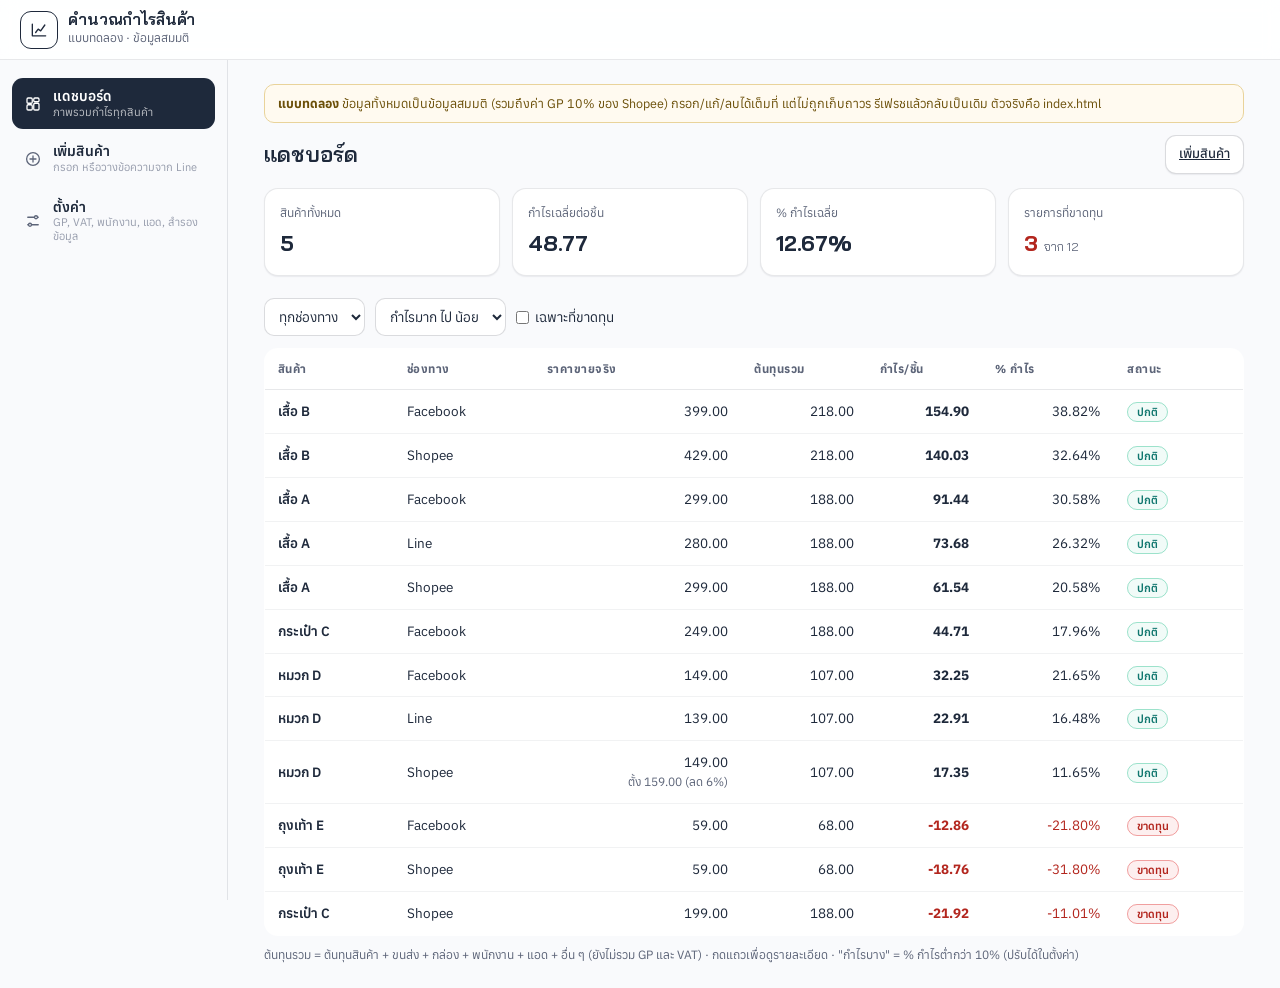
==== showcase.html @ d3c83baa "Publish profit calculator (static site) Co-Authored-By: Claude Sonnet 5.5 <noreply@anthropic.com>" ====
<!doctype html>
<html lang="th">
<head>
<meta charset="utf-8">
<meta name="viewport" content="width=device-width, initial-scale=1">
<title>คำนวณกำไรสินค้า (แบบทดลอง)</title>
<link rel="preconnect" href="https://fonts.googleapis.com">
<link href="https://fonts.googleapis.com/css2?family=Anuphan:wght@400;500;600&family=Bai+Jamjuree:wght@500;600;700&display=swap" rel="stylesheet">
<link rel="stylesheet" href="skin.css">
<link rel="stylesheet" href="app.css">
</head>
<body>
<!-- แบบทดลอง: แอปตัวจริง (calc.js / parse.js / store.js / app.js) ที่ใช้ข้อมูลสมมติในหน่วยความจำ ไม่แตะข้อมูลจริงของร้าน -->
<header class="top">
  <div class="brand" style="margin:0">
    <div class="mark"><svg viewBox="0 0 24 24" fill="none" stroke="currentColor" stroke-width="1.6" stroke-linecap="round" stroke-linejoin="round"><path d="M4 19V5M4 19h16M8 15l3-4 3 2 5-7"/></svg></div>
    <div><div class="disp" style="font-weight:600;font-size:16px;line-height:1.1">คำนวณกำไรสินค้า</div><div class="small muted">แบบทดลอง · ข้อมูลสมมติ</div></div>
  </div>
</header>
<div class="opshell">
  <nav class="opnav" id="nav"></nav>
  <main class="opmain" id="main"></main>
</div>
<div class="toast" id="toast"></div>

<script>
window.COSTCALC_DEMO = {
  version: 1,
  settings: { vatOn: true, monthlyUnits: 150, thinMargin: 10,
    staff: { amount: 5, mode: 'perUnit' }, ads: { amount: 20, mode: 'perUnit' }, other: { amount: 0, mode: 'perUnit' } },
  channels: [{ id: 'fb', name: 'Facebook', gp: 0 }, { id: 'sp', name: 'Shopee', gp: 10 }, { id: 'ln', name: 'Line', gp: 0 }],
  products: [
    { id: 'p1', name: 'เสื้อ A', cost: 120, shipping: 35, box: 8, prices: { fb: 299, sp: 299, ln: 280 } },
    { id: 'p2', name: 'เสื้อ B', cost: 150, shipping: 35, box: 8, prices: { fb: 399, sp: 429 } },
    { id: 'p3', name: 'กระเป๋า C', cost: 120, shipping: 35, box: 8, prices: { fb: 249, sp: 199 } },
    { id: 'p4', name: 'หมวก D', cost: 60, shipping: 25, box: 5, ads: 10, extras: [{ name: 'ค่าถุงซิป', amt: 2 }],
      prices: { fb: 149, sp: 159, ln: 139 }, actual: { sp: 149 }, note: 'ซัพ X สีดำ' },
    { id: 'p5', name: 'ถุงเท้า E', cost: 25, shipping: 15, box: 3, prices: { fb: 59, sp: 59 } }
  ]
};
</script>
<script src="calc.js"></script>
<script src="parse.js"></script>
<script src="store.js"></script>
<script src="app.js"></script>
</body>
</html>
---- skin.css ----
/* HomeOffice web app — chat-first · ลีนขาว (โทนเดียวกับ showcase) */
:root{
  --ink:30 41 59; --muted:92 100 120; --faint:150 156 172;
  --line:26 32 50; --surface:249 250 252; --card:255 255 255; --accent:71 85 105;
  --sh-sm:0 1px 2px rgb(26 32 50/.04),0 1px 1px rgb(26 32 50/.03);
  --sh-md:0 4px 14px -4px rgb(26 32 50/.09),0 2px 6px -2px rgb(26 32 50/.06);
}
*{box-sizing:border-box;margin:0;padding:0}
body{font-family:"Anuphan",system-ui,sans-serif;color:rgb(var(--ink));background:rgb(var(--surface));line-height:1.55;-webkit-font-smoothing:antialiased}
.disp{font-family:"Bai Jamjuree",sans-serif;letter-spacing:-.01em}
.num{font-variant-numeric:tabular-nums}
button,input,textarea,select{font-family:inherit}
.hidden{display:none!important}

/* auth */
.auth{min-height:100vh;display:grid;place-items:center;padding:24px;
  background-image:radial-gradient(1000px 400px at 85% -10%,rgb(37 99 235/.06),transparent 60%)}
.auth-card{width:100%;max-width:400px;background:rgb(var(--card));border:1px solid rgb(var(--line)/.1);border-radius:18px;box-shadow:var(--sh-md);padding:30px}
.brand{display:flex;align-items:center;gap:10px;margin-bottom:6px}
.mark{width:38px;height:38px;border:1.5px solid rgb(var(--ink));border-radius:11px;display:grid;place-items:center}
.tabs{display:flex;gap:6px;background:rgb(var(--line)/.04);padding:4px;border-radius:11px;margin:18px 0}
.tabs button{flex:1;border:none;background:transparent;padding:8px;border-radius:8px;font-size:14px;color:rgb(var(--muted));cursor:pointer}
.tabs button.on{background:rgb(var(--card));color:rgb(var(--ink));box-shadow:var(--sh-sm);font-weight:500}
label{display:block;font-size:12.5px;color:rgb(var(--muted));margin:12px 0 4px}
input,textarea{width:100%;border:1px solid rgb(var(--line)/.16);border-radius:10px;padding:10px 12px;font-size:14px;background:#fff;color:rgb(var(--ink))}
input:focus,textarea:focus{outline:none;border-color:rgb(var(--accent));box-shadow:0 0 0 3px rgb(37 99 235/.12)}
.btn{display:inline-flex;align-items:center;justify-content:center;gap:8px;border:1px solid rgb(var(--line)/.16);background:rgb(var(--card));color:rgb(var(--ink));padding:10px 16px;border-radius:11px;font-size:14px;font-weight:500;cursor:pointer;box-shadow:var(--sh-sm);transition:.15s}
.btn:hover{border-color:rgb(var(--ink)/.3)}
.btn-primary{display:inline-flex;align-items:center;justify-content:center;gap:8px;padding:11px 16px;border-radius:11px;font-size:14px;font-weight:500;cursor:pointer;box-shadow:var(--sh-sm);transition:.15s;background:rgb(var(--ink));color:#fff;border:1px solid rgb(var(--ink));width:100%;margin-top:18px}
.btn-primary:hover{background:rgb(var(--accent));border-color:rgb(var(--accent))}
.err{color:#b1453a;font-size:13px;margin-top:12px;min-height:18px}
.muted{color:rgb(var(--muted))}.small{font-size:12px}

/* app shell */
.app{display:grid;grid-template-columns:1fr 360px;grid-template-rows:auto 1fr;height:100vh}
.top{grid-column:1/-1;display:flex;align-items:center;gap:14px;padding:0 20px;height:60px;background:rgb(var(--card)/.85);backdrop-filter:blur(8px);border-bottom:1px solid rgb(var(--line)/.1)}
.top .sp{margin-left:auto}
.chip{display:inline-flex;align-items:center;gap:6px;font-size:12.5px;color:rgb(var(--muted));border:1px solid rgb(var(--line)/.14);padding:5px 11px;border-radius:9999px;background:rgb(var(--card))}
.icon-btn{width:38px;height:38px;border:1px solid rgb(var(--line)/.14);border-radius:10px;background:rgb(var(--card));cursor:pointer;display:grid;place-items:center;color:rgb(var(--ink))}

/* chat */
.chat{display:flex;flex-direction:column;min-height:0;border-right:1px solid rgb(var(--line)/.08)}
.thread{flex:1;overflow-y:auto;padding:24px;display:flex;flex-direction:column;gap:12px;max-width:760px;width:100%;margin:0 auto}
.bub{max-width:84%;padding:11px 15px;font-size:14.5px;border-radius:16px;white-space:pre-wrap}
.bub.u{align-self:flex-end;background:rgb(var(--ink));color:#fff;border-bottom-right-radius:6px}
.bub.a{align-self:flex-start;background:rgb(var(--card));border:1px solid rgb(var(--line)/.1);border-bottom-left-radius:6px;box-shadow:var(--sh-sm)}
.hello{text-align:center;color:rgb(var(--muted));margin:auto;max-width:420px}
.hello .ex{display:flex;flex-wrap:wrap;gap:8px;justify-content:center;margin-top:16px}
.hello .ex button{font-size:13px;border:1px solid rgb(var(--line)/.14);background:rgb(var(--card));padding:7px 13px;border-radius:9999px;cursor:pointer;color:rgb(var(--ink))}
.composer{padding:14px 24px 20px;border-top:1px solid rgb(var(--line)/.08)}
.composer form{max-width:760px;margin:0 auto;display:flex;gap:10px;align-items:flex-end;border:1.5px solid rgb(var(--line)/.14);border-radius:16px;background:#fff;padding:8px 8px 8px 14px;box-shadow:var(--sh-md)}
.composer form:focus-within{border-color:rgb(var(--accent));box-shadow:0 0 0 4px rgb(37 99 235/.1),var(--sh-md)}
.composer textarea{border:none;box-shadow:none;resize:none;flex:1;padding:6px 0;max-height:120px}
.composer textarea:focus{box-shadow:none}
.send{width:40px;height:40px;border-radius:11px;border:none;background:rgb(var(--ink));color:#fff;cursor:pointer;display:grid;place-items:center;flex-shrink:0}
.send:hover{background:rgb(var(--accent))}.send:disabled{opacity:.4;cursor:default}

/* panels */
.side{overflow-y:auto;padding:18px;display:flex;flex-direction:column;gap:14px;background:rgb(var(--surface))}
.card{background:rgb(var(--card));border:1px solid rgb(var(--line)/.1);border-radius:14px;box-shadow:var(--sh-sm);padding:16px}
.card h3{font-size:13px;color:rgb(var(--muted));font-weight:600;display:flex;align-items:center;gap:7px;margin-bottom:12px}
.kpi{display:flex;justify-content:space-between;align-items:baseline;padding:7px 0;border-top:1px solid rgb(var(--line)/.06)}
.kpi:first-of-type{border-top:none}
.kpi b{font-family:"Bai Jamjuree";font-weight:600}
.zone{font-size:11px;font-weight:600;padding:2px 9px;border-radius:9999px;border:1px solid;white-space:nowrap}
.zone.safe{color:#0f766e;border-color:rgb(16 185 129/.38);background:rgb(16 185 129/.06)}
.zone.warn{color:#92660b;border-color:rgb(234 179 8/.4);background:rgb(234 179 8/.07)}
.zone.info{color:#1e5fa8;border-color:rgb(59 130 246/.4);background:rgb(59 130 246/.07)}
.zone.gray{color:rgb(var(--muted));border-color:rgb(var(--line)/.2);background:rgb(var(--line)/.04)}
.zone.danger{color:#b3261e;border-color:rgb(220 38 38/.4);background:rgb(220 38 38/.07)}
.dstat{flex:1;min-width:120px;background:rgb(var(--card));border:1px solid rgb(var(--line)/.1);border-radius:12px;padding:12px 14px;box-shadow:var(--sh-sm)}
.dstat-n{font-family:"Bai Jamjuree";font-size:22px;font-weight:600;color:rgb(var(--ink))}
.dstat-l{font-size:12px;color:rgb(var(--muted));margin-top:2px}
.appr{border-top:1px solid rgb(var(--line)/.06);padding:11px 0}
.appr:first-of-type{border-top:none}
.appr .row{display:flex;gap:6px;margin-top:8px}
.appr .row button{flex:1;font-size:12.5px;padding:6px;border-radius:8px;border:1px solid rgb(var(--line)/.14);background:#fff;cursor:pointer}
.appr .row .ok{background:rgb(var(--ink));color:#fff;border-color:rgb(var(--ink))}
.empty{font-size:13px;color:rgb(var(--faint));text-align:center;padding:8px}

.toast{position:fixed;left:50%;bottom:24px;transform:translateX(-50%) translateY(12px);background:rgb(var(--ink));color:#fff;font-size:14px;padding:11px 18px;border-radius:12px;opacity:0;pointer-events:none;transition:.25s;z-index:90;box-shadow:0 10px 30px rgb(26 32 50/.22)}
.toast.show{opacity:1;transform:translateX(-50%) translateY(0)}
@media(max-width:860px){.app{grid-template-columns:1fr}.side{display:none}}

/* operator dashboard */
.dash{max-width:1100px;margin:0 auto;padding:24px}
/* shell: sidebar เมนู + เนื้อหา */
.opshell{display:grid;grid-template-columns:228px 1fr;align-items:start;max-width:1760px;margin:0;width:100%}
.opnav{position:sticky;top:60px;align-self:start;padding:18px 12px;display:flex;flex-direction:column;gap:4px;border-right:1px solid rgb(var(--line)/.1);height:calc(100vh - 60px);overflow-y:auto}
.opnav-item{display:flex;align-items:center;gap:11px;width:100%;text-align:left;border:none;background:transparent;padding:10px 12px;border-radius:11px;cursor:pointer;color:rgb(var(--muted));transition:.12s;text-decoration:none}
.opnav-item span{display:flex;flex-direction:column;line-height:1.25;min-width:0}
.opnav-item b{font-size:14px;font-weight:600;color:rgb(var(--ink))}
.opnav-item small{font-size:11px;color:rgb(var(--faint))}
.opnav-item:hover{background:rgb(var(--line)/.05)}
.opnav-item.on{background:rgb(var(--ink));}
.opnav-item.on b,.opnav-item.on small,.opnav-item.on i{color:#fff}
.opnav-item.on small{opacity:.7}
.opmain{padding:24px 36px;min-width:0;max-width:100%}
.opmain .sec-h:first-child{margin-top:4px}
.ca-row[data-rgo]:hover{background:rgb(var(--line)/.05)}
.hint{font-size:12.5px;color:rgb(var(--muted));background:rgb(var(--line)/.04);border:1px solid rgb(var(--line)/.08);border-radius:10px;padding:9px 13px;margin-bottom:12px}
@media(max-width:760px){
  .opshell{grid-template-columns:1fr}
  .opnav{position:static;flex-direction:row;flex-wrap:wrap;height:auto;border-right:none;border-bottom:1px solid rgb(var(--line)/.1);padding:10px}
  .opnav-item{width:auto;flex:1;min-width:120px;justify-content:center}
  .opnav-item small{display:none}
  .opmain{padding:18px 24px}
  /* มือถือ: ตารางกว้างเกินจอ → เลื่อนแนวนอนแทนล้น (ครอบทุก .tbl ทั้งระบบ — งานวันนี้/รายชื่อ/รายงาน) */
  table.tbl{display:block;overflow-x:auto;-webkit-overflow-scrolling:touch;white-space:nowrap}
}
.cards{display:grid;grid-template-columns:repeat(auto-fit,minmax(150px,1fr));gap:12px;margin-bottom:22px}
.stat{background:rgb(var(--card));border:1px solid rgb(var(--line)/.1);border-radius:14px;padding:15px;box-shadow:var(--sh-sm)}
.stat .t{font-size:12px;color:rgb(var(--muted))}
.stat .v{font-family:"Bai Jamjuree";font-weight:700;font-size:22px;margin-top:4px}
table.tbl{width:100%;border-collapse:collapse;font-size:13.5px;background:rgb(var(--card));border:1px solid rgb(var(--line)/.1);border-radius:14px;overflow:hidden}
table.tbl th{text-align:left;font-size:11.5px;text-transform:uppercase;letter-spacing:.04em;color:rgb(var(--muted));padding:11px 13px;border-bottom:1px solid rgb(var(--line)/.1)}
table.tbl td{padding:11px 13px;border-bottom:1px solid rgb(var(--line)/.06)}
table.tbl tr:last-child td{border-bottom:none}
.mini{font-size:12px;padding:5px 11px;border-radius:8px;border:1px solid rgb(var(--line)/.16);background:#fff;cursor:pointer;color:rgb(var(--ink))}
.mini:hover{border-color:rgb(var(--ink)/.3)}
.sec-h{font-family:"Bai Jamjuree";font-weight:600;font-size:16px;margin:24px 0 10px}
/* ปุ่ม mini ในตารางไม่ตัดบรรทัด */
.tbl .mini{white-space:nowrap}
/* ตารางผู้เข้าอบรม — ปุ่มขนาดเท่า ๆ กัน (กว้างขั้นต่ำ + จัดกลาง) */
#wsBody .mini{min-width:68px;text-align:center;box-sizing:border-box}
#wsBody td>div{align-items:center}
/* เมนู "จัดการ" แบบ dropdown ลอยบน body */
.rowmenu-btn{white-space:nowrap}
.rowmenu-pop{position:fixed;z-index:1000;background:#fff;border:1px solid rgb(var(--line)/.14);border-radius:11px;box-shadow:0 16px 36px -10px rgb(26 32 50/.3);padding:6px;min-width:184px;display:flex;flex-direction:column;gap:2px}
.rowmenu-pop .rmi{display:block;width:100%;text-align:left;padding:9px 13px;border:0;background:none;border-radius:8px;font-size:14px;cursor:pointer;color:rgb(var(--ink));white-space:nowrap}
.rowmenu-pop .rmi:hover{background:rgb(109 40 217/.08)}
.rowmenu-pop .rmi.danger{color:#dc2626}
.rowmenu-pop .rmi.danger:hover{background:#fef2f2}
.rowmenu-pop .rmi-h{font-size:10.5px;font-weight:700;text-transform:uppercase;letter-spacing:.04em;color:rgb(var(--faint));padding:6px 13px 4px}
.rowmenu-pop .rmi-h2{border-top:1px solid rgb(var(--line)/.1);margin-top:4px;padding-top:8px}
/* ── มือถือ: ตารางผู้เข้าอบรม → การ์ดต่อคน (อ่าน/กดง่าย) ── */
@media(max-width:640px){
  #wsBody{overflow-x:visible}
  #wsBody table.tbl{min-width:0!important;width:100%;border:0}
  #wsBody thead{display:none}
  #wsBody tbody tr{display:block;border:1px solid rgb(var(--line)/.16);border-radius:12px;padding:9px 12px;margin-bottom:10px;background:#fff;box-shadow:var(--sh-sm)}
  #wsBody td{display:flex;justify-content:space-between;align-items:center;gap:12px;border:0!important;padding:5px 0!important;white-space:normal!important;text-align:right}
  #wsBody td::before{content:attr(data-label);font-size:12.5px;color:rgb(var(--muted));font-weight:600;flex:none;text-align:left}
  #wsBody td[data-label="ผู้เข้าอบรม"]{justify-content:flex-start;font-size:15.5px;border-bottom:1px solid rgb(var(--line)/.1)!important;padding-bottom:8px!important;margin-bottom:4px}
  #wsBody td[data-label="ผู้เข้าอบรม"]::before{display:none}
  #wsBody .mini{min-width:0}
  /* ลดขอบจอตารางอื่น */
  .tbl th,.tbl td{padding-left:8px;padding-right:8px}
}

/* ตรวจข้อมูลใบกำกับภาษี (firmTaxVerify) */
.tvStrip{display:grid;grid-template-columns:repeat(auto-fit,minmax(150px,1fr));gap:10px}
.tvStat{background:#fff;border:1px solid rgb(var(--line)/.10);border-radius:12px;padding:12px 14px;display:flex;flex-direction:column;gap:1px;cursor:pointer;transition:border-color .14s}
.tvStat:hover{border-color:rgb(var(--line)/.28)}
.tvStat b{font-family:"Bai Jamjuree";font-size:24px;font-weight:600;font-variant-numeric:tabular-nums;line-height:1.2}
.tvStat span{font-size:12.5px;color:#90909b}
.tvItem{border:1px solid rgb(var(--line)/.10);border-radius:12px;background:#fff;margin-bottom:8px;overflow:hidden}
.tvHead{display:grid;grid-template-columns:18px 1fr 150px 190px 110px;gap:12px;align-items:center;padding:12px 15px;cursor:pointer}
.tvChk{width:16px;height:16px;cursor:pointer;accent-color:#e1568f}
.tvSelAll{display:flex;align-items:center;gap:8px;padding:6px 2px 10px;cursor:pointer}
.tvSelAll input{width:16px;height:16px;accent-color:#e1568f;cursor:pointer}
/* แถบสั่งงานหลายรายการ — เกาะบนสุดของลิสต์เวลาเลื่อน */
.tvBulk{position:sticky;top:8px;z-index:5;display:flex;flex-wrap:wrap;gap:8px;align-items:center;
  background:#fdf2f7;border:1px solid rgb(225 86 143/.32);border-radius:10px;padding:9px 13px;margin-bottom:10px;
  box-shadow:0 4px 14px -6px rgb(26 32 50/.18)}
.tvBulk b{margin-right:4px;font-size:13.5px}
.tvBulk .mini[disabled]{opacity:.45;cursor:not-allowed}
.tvHead:hover{background:rgb(var(--line)/.03)}
.tvDet{padding:0 15px 15px;border-top:1px solid rgb(var(--line)/.07)}
.tvCols{display:grid;grid-template-columns:1fr 1fr;gap:12px;margin-top:13px}
.tvCol{border:1px solid rgb(var(--line)/.10);border-radius:10px;padding:12px 14px;font-size:13.5px}
.tvCol h4{margin:0;font-size:11px;letter-spacing:.07em;text-transform:uppercase;color:#90909b;font-weight:600}
.tvVerdict{margin-top:11px;font-size:13px;line-height:1.55;padding:10px 12px;border-radius:9px;background:rgb(var(--line)/.035);border:1px solid rgb(var(--line)/.08)}
.tvVerdict.tvOk{background:#f0fdf4;border-color:#86efac}
@media(max-width:820px){.tvHead{grid-template-columns:1fr;gap:5px}.tvCols{grid-template-columns:1fr}}

/* ✓ verified หน้าชื่อลูกค้า — วงกลมเขียวเล็ก บอกว่าตรงกับทะเบียนราชการ */
.tvTick{display:inline-flex;align-items:center;justify-content:center;width:15px;height:15px;border-radius:99px;
  background:#16985f;color:#fff;font-size:9.5px;font-weight:700;line-height:1;margin-right:5px;vertical-align:1px;
  flex:none;cursor:default;user-select:none}

/* การ์ดสรุปในหน้าตรวจสอบชื่อนิติบุคคล — แถบสีซ้ายบอกความเร่งด่วน */
.tvStat{border-left:3px solid transparent}
.tvStat.tvBad{border-left-color:#dc2626}
.tvStat.tvWarn{border-left-color:#eab308}
.tvStat.tvOkS{border-left-color:#16985f}
.tvStat.tvBad b{color:#b3261e}

/* ตารางลูกค้าทั้งหมด — กันหัวคอลัมน์/สถานะสั้น ๆ ตกบรรทัด (ตารางเลื่อนแนวนอนได้อยู่แล้ว) */
.fbTbl th{white-space:nowrap}
.fbTbl td:nth-child(4),.fbTbl td:nth-child(7){white-space:nowrap}
---- app.css ----
/* app.css - ส่วนเสริมของ skin.css (house-style) สำหรับหน้าเครื่องมือคำนวณกำไร */
body{min-height:100vh}
.top{position:sticky;top:0;z-index:20}
.top .mark svg{width:20px;height:20px}
.opnav-item i{display:grid;place-items:center;color:rgb(var(--muted))}
.opnav-item i svg{width:18px;height:18px}
.opmain{max-width:1100px}
.r{text-align:right}
.neg{color:#b3261e}
.pos{color:#0f766e}
.pagehead{display:flex;align-items:center;gap:12px;flex-wrap:wrap;margin:4px 0 14px}
.pagehead h1{font-family:"Bai Jamjuree";font-size:22px;font-weight:600}
.pagehead .sp{margin-left:auto;display:flex;gap:8px;flex-wrap:wrap}
.back{border:none;background:none;color:rgb(var(--muted));cursor:pointer;font-size:13.5px;padding:4px 0;display:inline-flex;gap:6px;align-items:center;text-decoration:none}
.back:hover{color:rgb(var(--ink))}
.filters{display:flex;gap:10px;flex-wrap:wrap;align-items:center;margin-bottom:12px}
.filters select{border:1px solid rgb(var(--line)/.16);border-radius:10px;padding:8px 10px;font-size:13.5px;background:#fff;color:rgb(var(--ink))}
.filters label.ck,label.ck{display:inline-flex;align-items:center;gap:6px;margin:0;font-size:13.5px;color:rgb(var(--ink))}
.filters label.ck input,label.ck input{width:auto}
tbody tr[data-go]{cursor:pointer}
tbody tr[data-go]:hover td{background:rgb(var(--line)/.035)}
td a.plink{color:rgb(var(--ink));font-weight:600;text-decoration:none}
td a.plink:hover{text-decoration:underline}
.grid2{display:grid;grid-template-columns:1fr 1fr;gap:18px;align-items:start}
.field-row{display:grid;grid-template-columns:1fr 1fr;gap:12px}
.field-row.three{grid-template-columns:repeat(3,1fr)}
.miss{border-color:#d9a21b!important;background:#fffaf0}
.fe{color:#b3261e;font-size:12px;min-height:16px;margin-top:3px}
.fn{color:#92660b;font-size:12px;margin-top:3px}
input.bad{border-color:#b3261e;background:#fff7f6}
.btn-row{display:flex;gap:10px;flex-wrap:wrap;margin-top:16px}
.btn-row .btn-primary{width:auto;margin-top:0}
.btn-sm{padding:8px 13px;font-size:13px}
.btn-danger{color:#b3261e}
.imgbox{border:1.5px dashed rgb(var(--line)/.2);border-radius:12px;padding:14px;text-align:center;color:rgb(var(--muted));font-size:13px;margin-top:6px}
.imgbox img{max-width:100%;max-height:260px;border-radius:8px;display:block;margin:8px auto 0}
.imgbox input{border:none;padding:0}
.res{border-top:1px solid rgb(var(--line)/.07);padding:12px 0}
.res:first-of-type{border-top:none}
.res .h{display:flex;justify-content:space-between;align-items:center;gap:8px;font-weight:600;font-size:14px}
.res .big{font-family:"Bai Jamjuree";font-size:24px;font-weight:700;margin-top:4px}
.res .sub{font-size:12.5px;color:rgb(var(--muted));margin-top:2px}
.tabs2{display:flex;gap:6px;margin:6px 0 14px;flex-wrap:wrap}
.tabs2 a{border:1px solid rgb(var(--line)/.14);background:#fff;border-radius:9999px;padding:6px 14px;font-size:13.5px;cursor:pointer;color:rgb(var(--muted));text-decoration:none}
.tabs2 a.on{background:rgb(var(--ink));color:#fff;border-color:rgb(var(--ink))}
.bk{display:grid;grid-template-columns:170px 1fr 90px 60px;gap:10px;align-items:center;padding:7px 0;border-top:1px solid rgb(var(--line)/.06);font-size:13.5px}
.bk:first-of-type{border-top:none}
.bk .bar{height:9px;border-radius:9999px;background:rgb(var(--line)/.06);overflow:hidden}
.bk .bar span{display:block;height:100%;background:rgb(var(--accent)/.55);border-radius:9999px}
.bk.profit .bar span{background:#16985f}
.bk.loss .bar span{background:#dc2626}
.bk.total{font-weight:600}
.bk .pct{color:rgb(var(--muted));font-size:12.5px}
.kv{display:grid;grid-template-columns:repeat(auto-fit,minmax(130px,1fr));gap:10px}
.kv div{background:rgb(var(--line)/.035);border-radius:10px;padding:9px 12px;font-size:12.5px;color:rgb(var(--muted))}
.kv b{display:block;font-family:"Bai Jamjuree";font-size:17px;color:rgb(var(--ink));font-weight:600}
.chrow{display:grid;grid-template-columns:1fr 130px auto;gap:10px;align-items:start;padding:8px 0;border-top:1px solid rgb(var(--line)/.06)}
.chrow:first-of-type{border-top:none}
.unit{position:relative}
.unit input{padding-right:30px}
.unit span{position:absolute;right:11px;top:10px;color:rgb(var(--muted));font-size:14px}
.setrow{display:grid;grid-template-columns:1fr 130px 150px;gap:10px;align-items:start;padding:8px 0;border-top:1px solid rgb(var(--line)/.06)}
.setrow:first-of-type{border-top:none}
.setrow .lab{padding-top:10px}
.setrow select{border:1px solid rgb(var(--line)/.16);border-radius:10px;padding:10px;font-size:14px;background:#fff;color:rgb(var(--ink));width:100%}
.exrow{display:grid;grid-template-columns:1fr 130px auto;gap:10px;align-items:start;margin-top:8px}
.savebar{display:flex;align-items:center;gap:12px;flex-wrap:wrap;margin-top:18px;position:sticky;bottom:0;background:rgb(var(--surface));padding:12px 0}
.savebar .btn-primary{width:auto;margin-top:0;padding:11px 26px}
.dirty{font-size:13px;color:#92660b}
.saved{font-size:13px;color:#0f766e}
.warn{background:#fffaf0;border-color:#e9d39a;color:#6b4f08}
.bad-box{background:#fff7f6;border-color:#e8b4ae;color:#8a2a21}
.pastemsg{font-size:12.5px;margin-top:8px;line-height:1.6}
.steps{margin:6px 0 0 18px;font-size:14px;line-height:1.9}
.empty-big{text-align:center;padding:28px 12px}
.empty-big p{margin:6px 0 14px;color:rgb(var(--muted));font-size:14px}
.empty-big .btn-primary{width:auto;margin:0 4px}
.card.sticky{position:sticky;top:76px}
@media(max-width:900px){.grid2{grid-template-columns:1fr}.card.sticky{position:static}}
@media(max-width:560px){
  .opmain{padding:16px}
  .field-row.three{grid-template-columns:1fr}
  .bk{grid-template-columns:120px 1fr 76px}
  .bk .pct{display:none}
  .chrow,.exrow{grid-template-columns:1fr 100px auto}
  .setrow{grid-template-columns:1fr 1fr}
  .setrow .lab{grid-column:1/-1;padding-top:0}
  .top .chip{display:none}
  .hm{display:none}
  table.tbl{font-size:12.5px}
  .tbl th,.tbl td{padding:9px 6px!important}
  .tbl .zone{font-size:10.5px;padding:2px 7px}
}
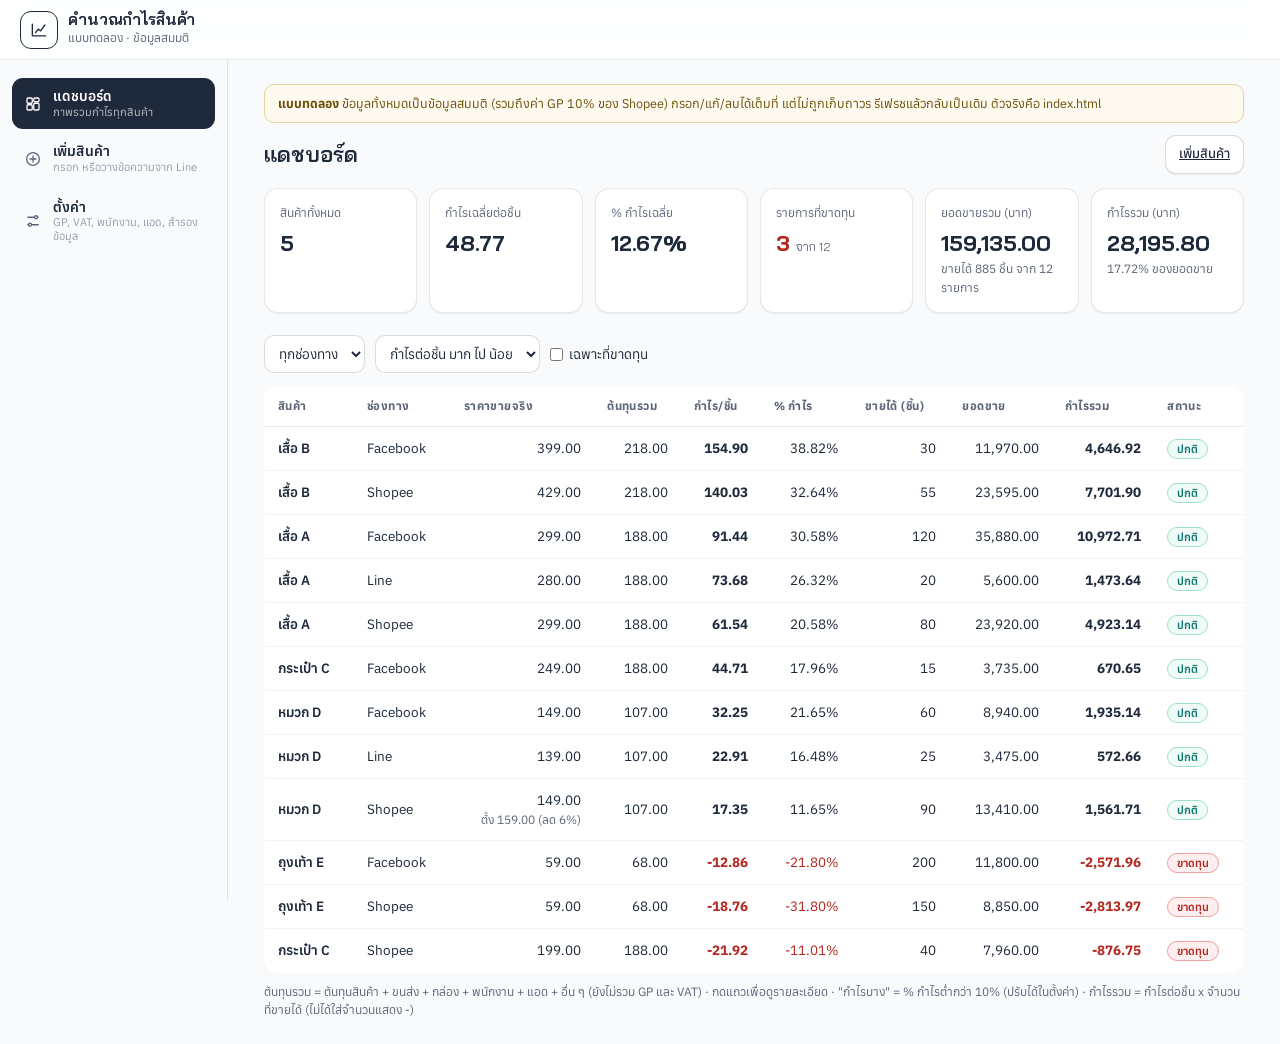
==== commit 59c61181: "Add units-sold field with total sales/profit; improve Line text parser - sold per channel -> revenue" ====
--- a/showcase.html
+++ b/showcase.html
@@ -30,12 +30,12 @@
     staff: { amount: 5, mode: 'perUnit' }, ads: { amount: 20, mode: 'perUnit' }, other: { amount: 0, mode: 'perUnit' } },
   channels: [{ id: 'fb', name: 'Facebook', gp: 0 }, { id: 'sp', name: 'Shopee', gp: 10 }, { id: 'ln', name: 'Line', gp: 0 }],
   products: [
-    { id: 'p1', name: 'เสื้อ A', cost: 120, shipping: 35, box: 8, prices: { fb: 299, sp: 299, ln: 280 } },
-    { id: 'p2', name: 'เสื้อ B', cost: 150, shipping: 35, box: 8, prices: { fb: 399, sp: 429 } },
-    { id: 'p3', name: 'กระเป๋า C', cost: 120, shipping: 35, box: 8, prices: { fb: 249, sp: 199 } },
+    { id: 'p1', name: 'เสื้อ A', cost: 120, shipping: 35, box: 8, prices: { fb: 299, sp: 299, ln: 280 }, sold: { fb: 120, sp: 80, ln: 20 } },
+    { id: 'p2', name: 'เสื้อ B', cost: 150, shipping: 35, box: 8, prices: { fb: 399, sp: 429 }, sold: { fb: 30, sp: 55 } },
+    { id: 'p3', name: 'กระเป๋า C', cost: 120, shipping: 35, box: 8, prices: { fb: 249, sp: 199 }, sold: { fb: 15, sp: 40 } },
     { id: 'p4', name: 'หมวก D', cost: 60, shipping: 25, box: 5, ads: 10, extras: [{ name: 'ค่าถุงซิป', amt: 2 }],
-      prices: { fb: 149, sp: 159, ln: 139 }, actual: { sp: 149 }, note: 'ซัพ X สีดำ' },
-    { id: 'p5', name: 'ถุงเท้า E', cost: 25, shipping: 15, box: 3, prices: { fb: 59, sp: 59 } }
+      prices: { fb: 149, sp: 159, ln: 139 }, actual: { sp: 149 }, sold: { fb: 60, sp: 90, ln: 25 }, note: 'ซัพ X สีดำ' },
+    { id: 'p5', name: 'ถุงเท้า E', cost: 25, shipping: 15, box: 3, prices: { fb: 59, sp: 59 }, sold: { fb: 200, sp: 150 } }
   ]
 };
 </script>
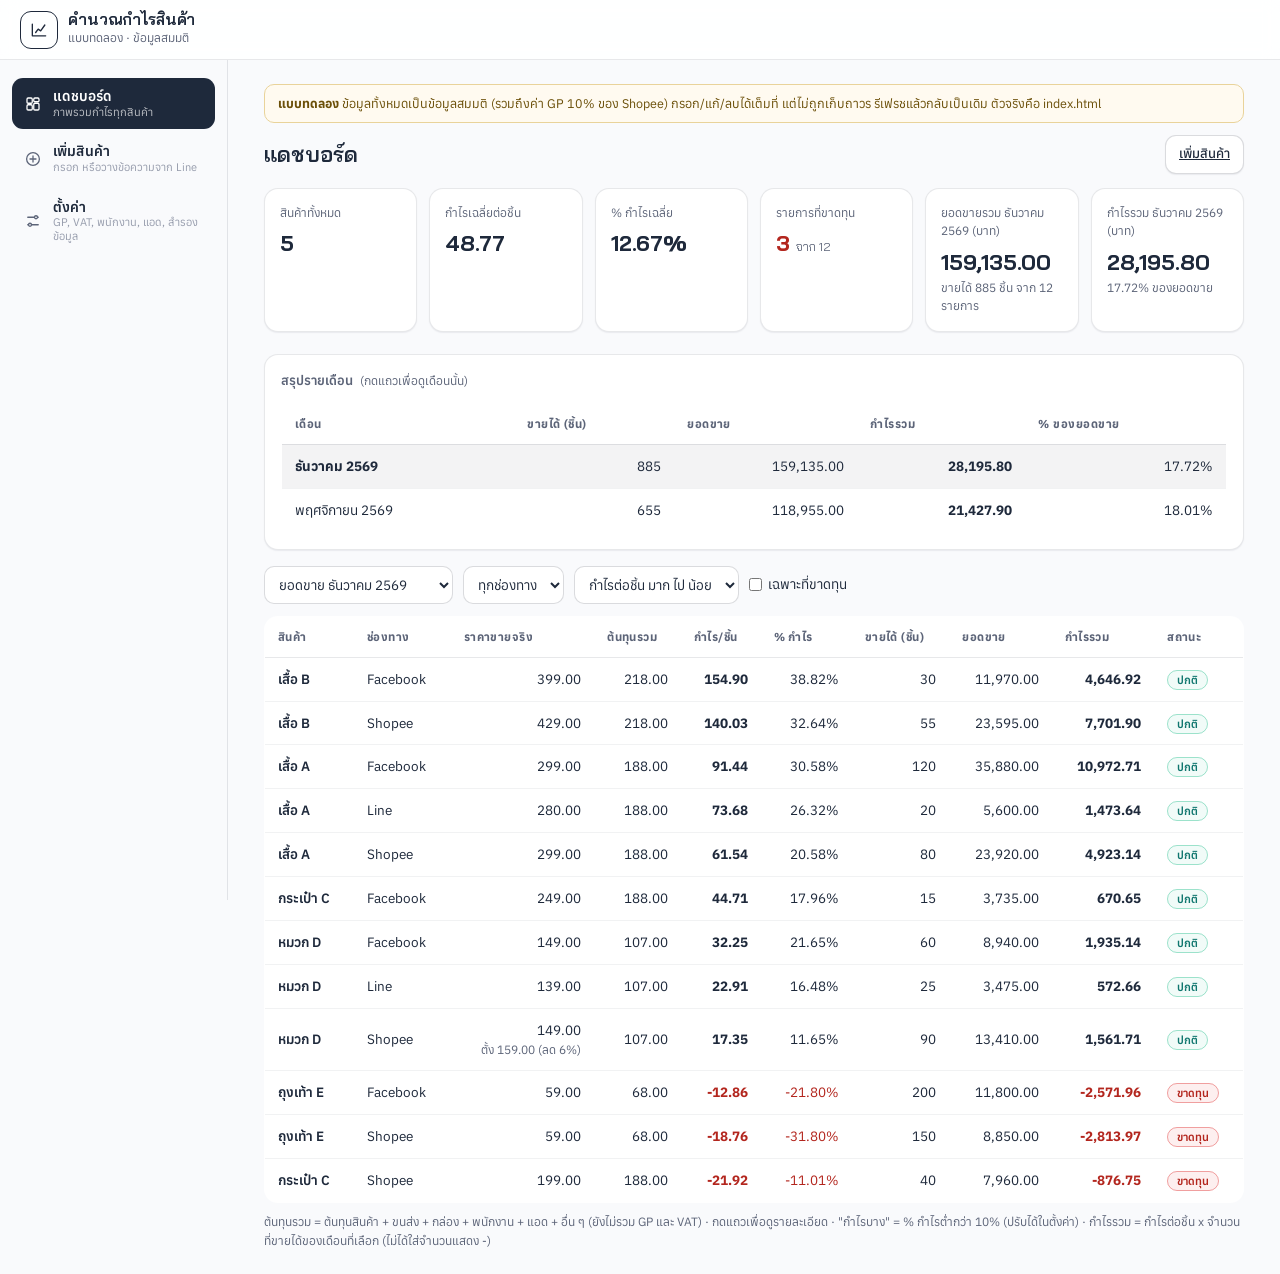
==== commit ab483f50: "Monthly sales: units sold per month, month selector, monthly summary, legacy data migration Co-Autho" ====
--- a/showcase.html
+++ b/showcase.html
@@ -24,18 +24,20 @@
 <div class="toast" id="toast"></div>
 
 <script>
+function ym(d) { var t = new Date(); t.setDate(1); t.setMonth(t.getMonth() + d); return t.getFullYear() + '-' + ('0' + (t.getMonth() + 1)).slice(-2); }
+var M0 = ym(0), M1 = ym(-1); // เดือนนี้ และเดือนก่อน (ข้อมูลสมมติ)
 window.COSTCALC_DEMO = {
   version: 1,
   settings: { vatOn: true, monthlyUnits: 150, thinMargin: 10,
     staff: { amount: 5, mode: 'perUnit' }, ads: { amount: 20, mode: 'perUnit' }, other: { amount: 0, mode: 'perUnit' } },
   channels: [{ id: 'fb', name: 'Facebook', gp: 0 }, { id: 'sp', name: 'Shopee', gp: 10 }, { id: 'ln', name: 'Line', gp: 0 }],
   products: [
-    { id: 'p1', name: 'เสื้อ A', cost: 120, shipping: 35, box: 8, prices: { fb: 299, sp: 299, ln: 280 }, sold: { fb: 120, sp: 80, ln: 20 } },
-    { id: 'p2', name: 'เสื้อ B', cost: 150, shipping: 35, box: 8, prices: { fb: 399, sp: 429 }, sold: { fb: 30, sp: 55 } },
-    { id: 'p3', name: 'กระเป๋า C', cost: 120, shipping: 35, box: 8, prices: { fb: 249, sp: 199 }, sold: { fb: 15, sp: 40 } },
+    { id: 'p1', name: 'เสื้อ A', cost: 120, shipping: 35, box: 8, prices: { fb: 299, sp: 299, ln: 280 }, sold: { [M0]: { fb: 120, sp: 80, ln: 20 }, [M1]: { fb: 100, sp: 60, ln: 10 } } },
+    { id: 'p2', name: 'เสื้อ B', cost: 150, shipping: 35, box: 8, prices: { fb: 399, sp: 429 }, sold: { [M0]: { fb: 30, sp: 55 }, [M1]: { fb: 20, sp: 40 } } },
+    { id: 'p3', name: 'กระเป๋า C', cost: 120, shipping: 35, box: 8, prices: { fb: 249, sp: 199 }, sold: { [M0]: { fb: 15, sp: 40 }, [M1]: { fb: 10, sp: 30 } } },
     { id: 'p4', name: 'หมวก D', cost: 60, shipping: 25, box: 5, ads: 10, extras: [{ name: 'ค่าถุงซิป', amt: 2 }],
-      prices: { fb: 149, sp: 159, ln: 139 }, actual: { sp: 149 }, sold: { fb: 60, sp: 90, ln: 25 }, note: 'ซัพ X สีดำ' },
-    { id: 'p5', name: 'ถุงเท้า E', cost: 25, shipping: 15, box: 3, prices: { fb: 59, sp: 59 }, sold: { fb: 200, sp: 150 } }
+      prices: { fb: 149, sp: 159, ln: 139 }, actual: { sp: 149 }, sold: { [M0]: { fb: 60, sp: 90, ln: 25 }, [M1]: { fb: 50, sp: 70, ln: 15 } }, note: 'ซัพ X สีดำ' },
+    { id: 'p5', name: 'ถุงเท้า E', cost: 25, shipping: 15, box: 3, prices: { fb: 59, sp: 59 }, sold: { [M0]: { fb: 200, sp: 150 }, [M1]: { fb: 150, sp: 100 } } }
   ]
 };
 </script>
--- a/app.css
+++ b/app.css
@@ -14,11 +14,12 @@
 .back{border:none;background:none;color:rgb(var(--muted));cursor:pointer;font-size:13.5px;padding:4px 0;display:inline-flex;gap:6px;align-items:center;text-decoration:none}
 .back:hover{color:rgb(var(--ink))}
 .filters{display:flex;gap:10px;flex-wrap:wrap;align-items:center;margin-bottom:12px}
+.psel{border:1px solid rgb(var(--line)/.16);border-radius:10px;padding:8px 10px;font-size:13.5px;background:#fff;color:rgb(var(--ink));max-width:100%}
 .filters select{border:1px solid rgb(var(--line)/.16);border-radius:10px;padding:8px 10px;font-size:13.5px;background:#fff;color:rgb(var(--ink))}
 .filters label.ck,label.ck{display:inline-flex;align-items:center;gap:6px;margin:0;font-size:13.5px;color:rgb(var(--ink))}
 .filters label.ck input,label.ck input{width:auto}
-tbody tr[data-go]{cursor:pointer}
-tbody tr[data-go]:hover td{background:rgb(var(--line)/.035)}
+tbody tr[data-go],tbody tr[data-pgo]{cursor:pointer}
+tbody tr[data-go]:hover td,tbody tr[data-pgo]:hover td{background:rgb(var(--line)/.035)}
 td a.plink{color:rgb(var(--ink));font-weight:600;text-decoration:none}
 td a.plink:hover{text-decoration:underline}
 .grid2{display:grid;grid-template-columns:1fr 1fr;gap:18px;align-items:start}
@@ -76,6 +77,15 @@
 .empty-big p{margin:6px 0 14px;color:rgb(var(--muted));font-size:14px}
 .empty-big .btn-primary{width:auto;margin:0 4px}
 .card.sticky{position:sticky;top:76px}
+/* ผลลัพธ์สดแบบรายการแนวตั้ง */
+.lvt{font-size:12px;font-weight:600;color:rgb(var(--muted));margin:12px 0 2px}
+.lv{display:flex;justify-content:space-between;align-items:baseline;gap:12px;padding:4px 0;font-size:13.5px}
+.lv small{display:block;color:rgb(var(--muted));font-size:11.5px;font-weight:400}
+.lv .num{text-align:right;white-space:nowrap}
+.lv.total{border-top:1px solid rgb(var(--line)/.12);margin-top:4px;padding-top:8px;font-size:15px}
+.lv.total b{font-family:"Bai Jamjuree";font-size:18px}
+.res .sub{margin-top:6px}
+.lwarn{background:#fff7f6;border:1px solid #e8b4ae;color:#8a2a21;border-radius:10px;padding:9px 12px;font-size:13px;margin-top:10px;line-height:1.55}
 @media(max-width:900px){.grid2{grid-template-columns:1fr}.card.sticky{position:static}}
 @media(max-width:560px){
   .opmain{padding:16px}
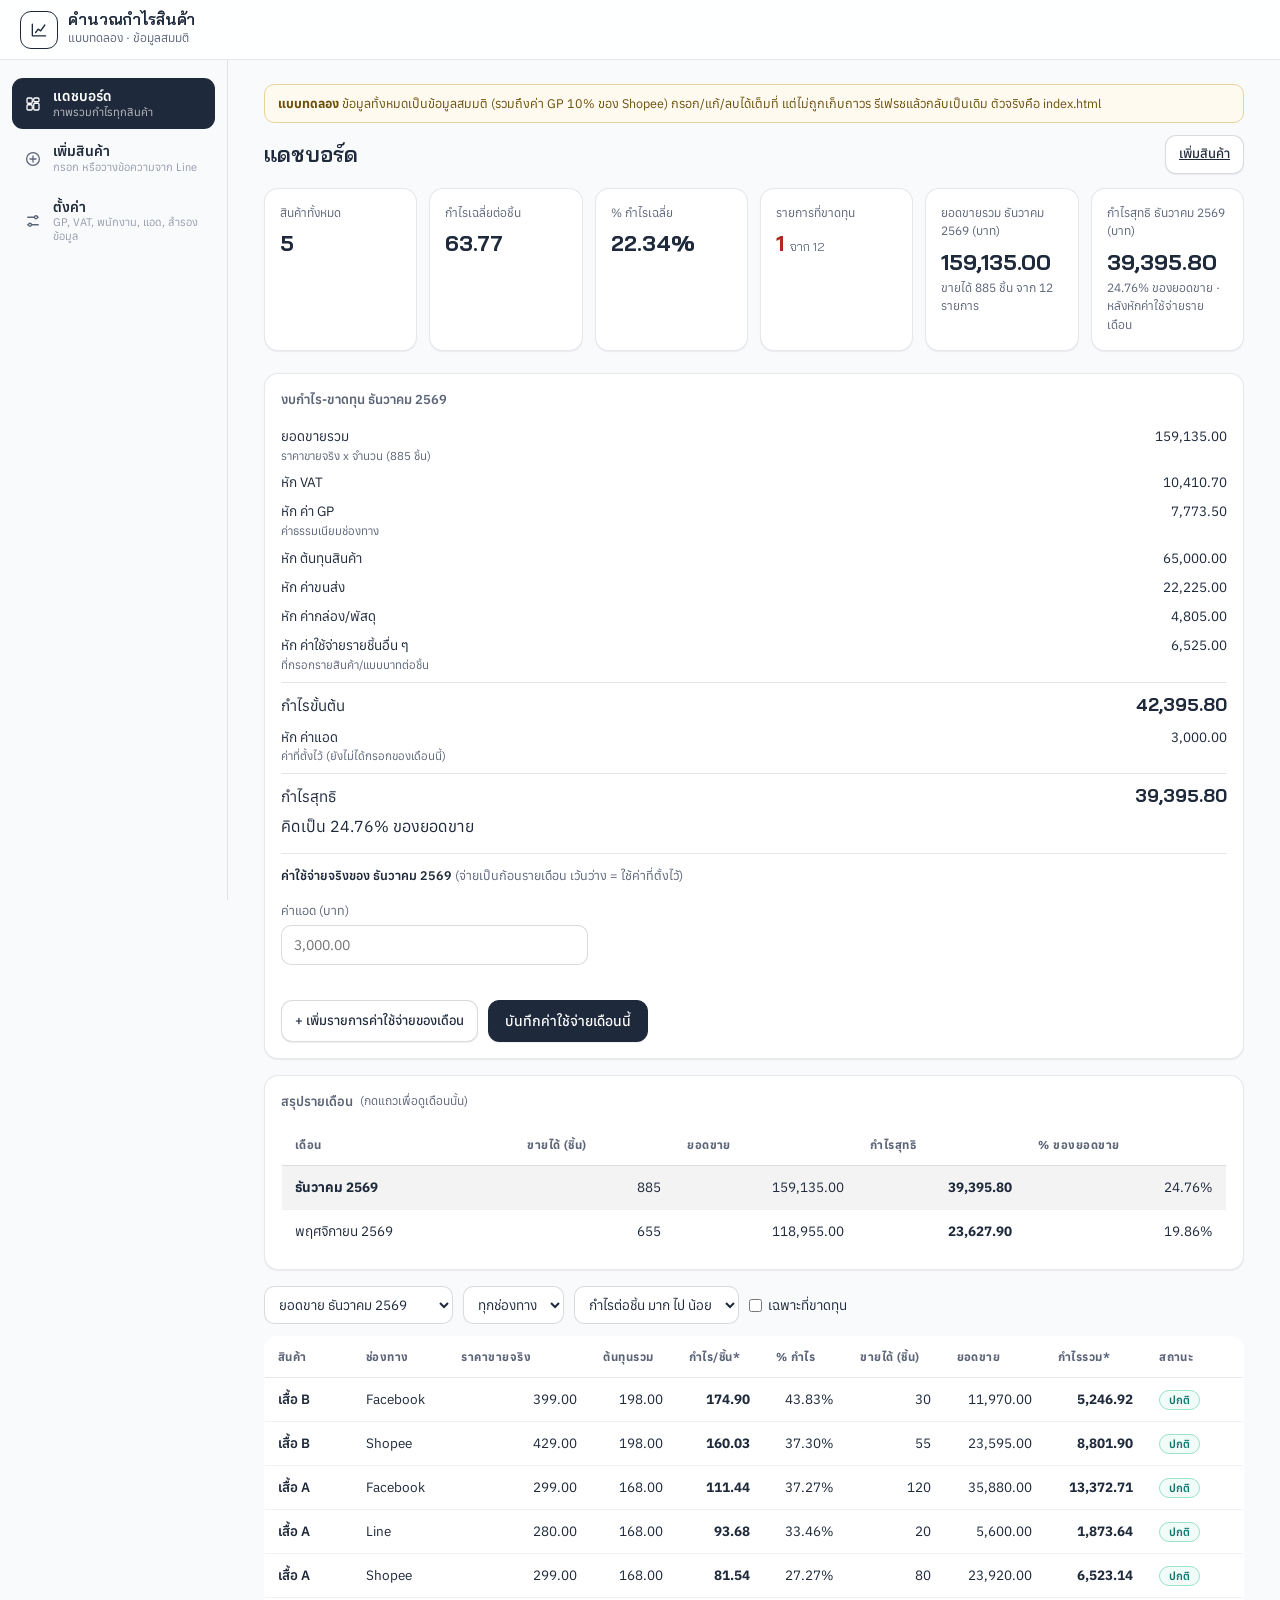
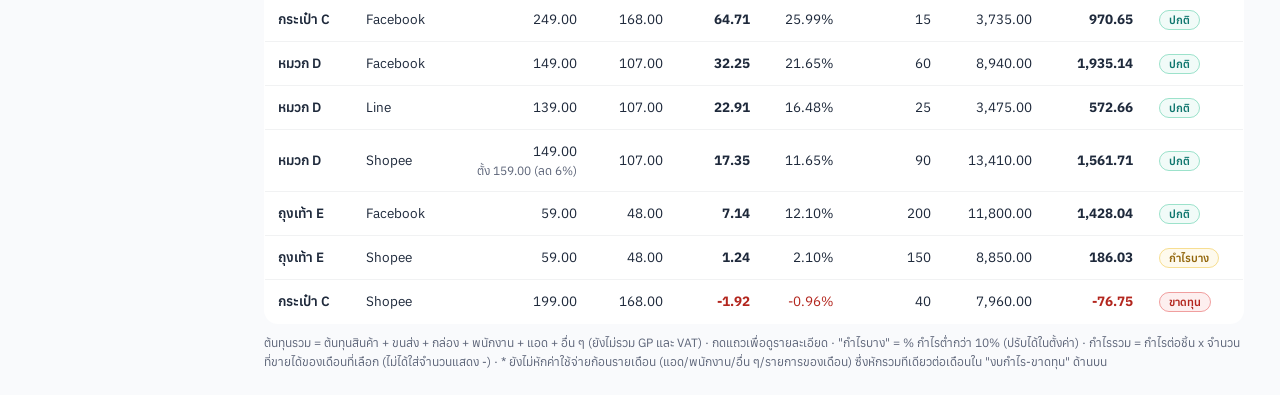
==== commit bae57545: "Monthly P&L: monthly costs deducted as lumps, per-month expense entry, replace per-unit allocation C" ====
--- a/showcase.html
+++ b/showcase.html
@@ -29,7 +29,7 @@
 window.COSTCALC_DEMO = {
   version: 1,
   settings: { vatOn: true, monthlyUnits: 150, thinMargin: 10,
-    staff: { amount: 5, mode: 'perUnit' }, ads: { amount: 20, mode: 'perUnit' }, other: { amount: 0, mode: 'perUnit' } },
+    staff: { amount: 5, mode: 'perUnit' }, ads: { amount: 3000, mode: 'perMonth' }, other: { amount: 0, mode: 'perUnit' }, monthlyAsLump: true },
   channels: [{ id: 'fb', name: 'Facebook', gp: 0 }, { id: 'sp', name: 'Shopee', gp: 10 }, { id: 'ln', name: 'Line', gp: 0 }],
   products: [
     { id: 'p1', name: 'เสื้อ A', cost: 120, shipping: 35, box: 8, prices: { fb: 299, sp: 299, ln: 280 }, sold: { [M0]: { fb: 120, sp: 80, ln: 20 }, [M1]: { fb: 100, sp: 60, ln: 10 } } },
@@ -38,7 +38,9 @@
     { id: 'p4', name: 'หมวก D', cost: 60, shipping: 25, box: 5, ads: 10, extras: [{ name: 'ค่าถุงซิป', amt: 2 }],
       prices: { fb: 149, sp: 159, ln: 139 }, actual: { sp: 149 }, sold: { [M0]: { fb: 60, sp: 90, ln: 25 }, [M1]: { fb: 50, sp: 70, ln: 15 } }, note: 'ซัพ X สีดำ' },
     { id: 'p5', name: 'ถุงเท้า E', cost: 25, shipping: 15, box: 3, prices: { fb: 59, sp: 59 }, sold: { [M0]: { fb: 200, sp: 150 }, [M1]: { fb: 150, sp: 100 } } }
-  ]
+  ],
+  // ค่าใช้จ่ายจริงที่กรอกของเดือนก่อน (เดือนนี้ยังไม่กรอก ใช้ค่าแอดที่ตั้งไว้ 3,000 เป็นค่าเริ่มต้น)
+  expenses: { [M1]: { ads: 5200, extras: [{ name: 'ค่าเช่าร้าน', amt: 3000 }] } }
 };
 </script>
 <script src="calc.js"></script>
